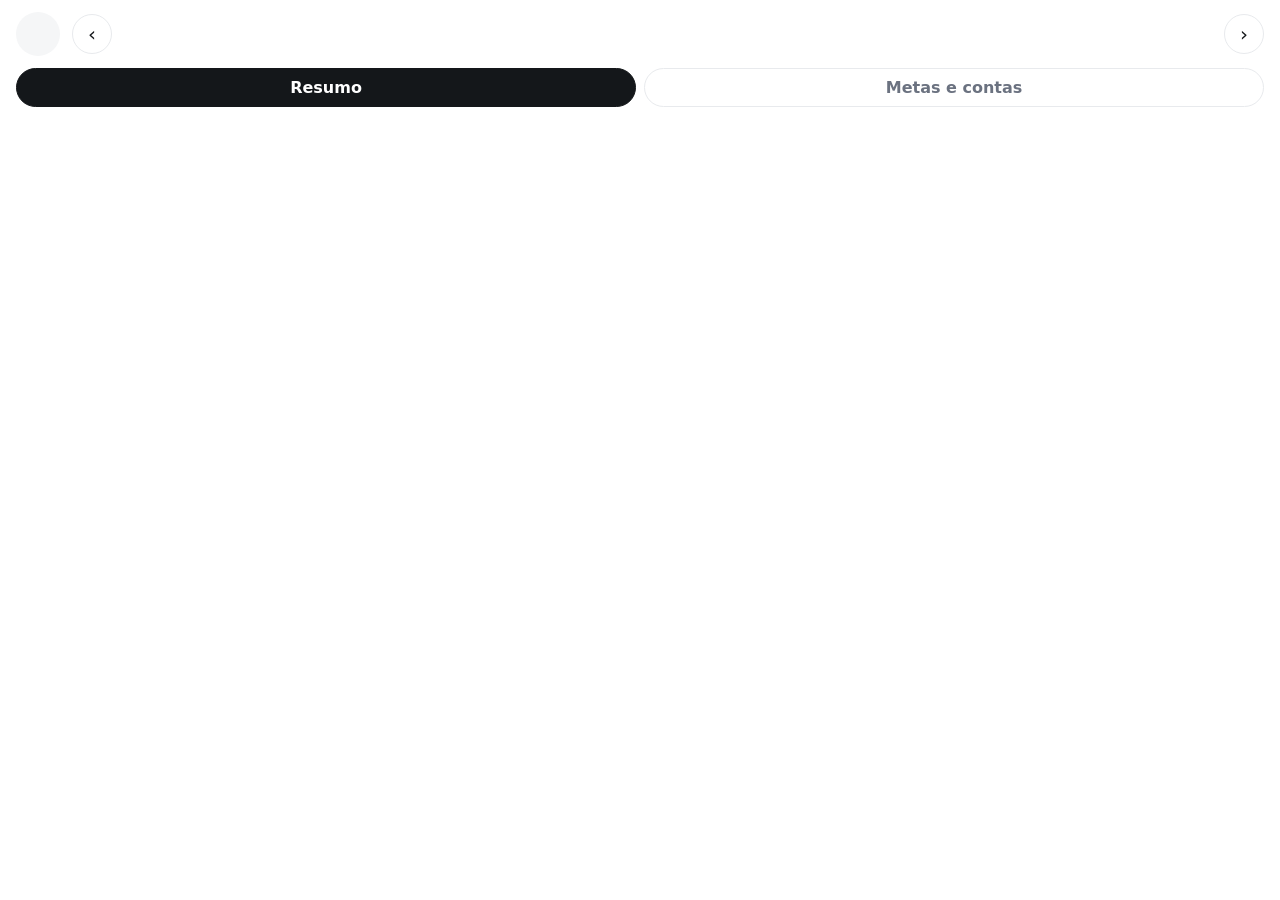
==== index.html @ df838db3 "Add initial HTML structure for finance app" ====
<!DOCTYPE html>
<html lang="pt-BR">
<head>
<meta charset="utf-8">
<meta name="viewport" content="width=device-width, initial-scale=1, viewport-fit=cover">
<title>Minhas finanças</title>
<style>
:root{--bg:#fff;--ink:#14171a;--mute:#6b7280;--line:#e8eaed;--card:#f5f6f7;--green:#1e9e5a;--red:#d93b3b;--dark:#14171a;--darkink:#fff;box-sizing:border-box;padding-top:env(safe-area-inset-top,0px);padding-bottom:env(safe-area-inset-bottom,0px)}
:root{color-scheme:light}
*{box-sizing:border-box}
html,body{height:100%;margin:0}
body{background:var(--bg);color:var(--ink);font-family:system-ui,-apple-system,"Segoe UI",Roboto,sans-serif;display:flex;flex-direction:column;-webkit-tap-highlight-color:transparent}
button{font:inherit;color:inherit;cursor:pointer}
header{display:flex;align-items:center;gap:12px;padding:12px 16px 4px}
.av{width:44px;height:44px;border-radius:50%;border:0;background:var(--card) center/cover no-repeat;display:grid;place-items:center;flex:none;overflow:hidden}
.av svg{width:22px;height:22px;stroke:var(--mute)}
.mes{flex:1;display:flex;align-items:center;justify-content:space-between}
.mes b{font-size:18px;text-transform:capitalize}
.nav{width:40px;height:40px;border-radius:50%;border:1px solid var(--line);background:none;font-size:20px;line-height:1}
.tabs{display:flex;gap:8px;padding:8px 16px}
.tab{flex:1;padding:9px;border-radius:999px;border:1px solid var(--line);background:none;font-weight:600;color:var(--mute)}
.tab.on{background:var(--dark);color:var(--darkink);border-color:var(--dark)}
.pager{flex:1;min-height:0;display:flex;overflow-x:auto;scroll-snap-type:x mandatory;scrollbar-width:none}
.pager::-webkit-scrollbar{display:none}
.pg{flex:none;width:100%;scroll-snap-align:start;overflow-y:auto;padding:8px 16px 32px}
.alerta{background:#fff4d6;color:#5b4300;border-radius:12px;padding:10px 12px;margin-bottom:10px;font-size:14px;line-height:1.35}
.donut{position:relative;width:260px;max-width:100%;aspect-ratio:1;margin:8px auto 16px}
.donut svg{width:100%;height:100%;transform:rotate(-90deg)}
.centro{position:absolute;inset:0;display:grid;place-content:center;text-align:center;padding:0 40px}
.centro small{color:var(--mute);font-size:13px}
.centro b{font-weight:800;line-height:1.1;margin-top:2px}
.acoes{display:flex;gap:10px}
.b{flex:1;padding:16px 10px;border:0;border-radius:14px;font-weight:700;font-size:17px;color:#fff}
.b.g{background:var(--green)}.b.r{background:var(--red)}
.b.dark{background:var(--dark);color:var(--darkink)}
.b.ghost{background:var(--card);color:var(--ink)}
.leg{margin-top:20px}
.li{display:flex;align-items:center;gap:10px;padding:11px 0;border-bottom:1px solid var(--line)}
.dot{width:14px;height:14px;border-radius:50%;flex:none}
.li .n{flex:1}.li .v{font-weight:700;font-variant-numeric:tabular-nums}
.li .p{color:var(--mute);font-size:13px;width:40px;text-align:right}
.li.zero{opacity:.45}
h2{font-size:20px;margin:24px 0 8px;display:flex;align-items:center;justify-content:space-between}
h2:first-child{margin-top:8px}
h2 button{border:1px solid var(--line);background:none;border-radius:999px;padding:6px 12px;font-size:14px;font-weight:600}
.card{background:var(--card);border-radius:14px;padding:14px;margin-bottom:10px}
.top{display:flex;justify-content:space-between;align-items:baseline;gap:8px}
.top b{font-size:17px}
.big{font-size:26px;font-weight:800;font-variant-numeric:tabular-nums}
.bar{height:10px;border-radius:99px;background:var(--line);margin:10px 0;overflow:hidden}
.bar i{display:block;height:100%;background:var(--green);border-radius:99px}
.mini{display:flex;gap:8px;margin-top:8px}
.mini button{border:1px solid var(--line);background:none;border-radius:999px;padding:6px 12px;font-size:14px;font-weight:600}
.mini .x{color:var(--red)}
.mute{color:var(--mute);font-size:14px}
.resumo{display:grid;grid-template-columns:1fr 1fr;gap:10px}.resumo .big{font-size:20px;margin-top:2px}
.venc.atraso{color:var(--red);font-weight:700}
.paga{opacity:.5}
.tx{display:flex;align-items:center;gap:10px;padding:10px 0;border-bottom:1px solid var(--line)}
.tx .d{flex:1;min-width:0}.tx .d div{overflow:hidden;text-overflow:ellipsis;white-space:nowrap}
.tx .v{font-weight:700;font-variant-numeric:tabular-nums}
.tx .x{border:0;background:none;color:var(--mute);font-size:20px;padding:4px 8px}
.vazio{color:var(--mute);padding:8px 0}
.comp{font-size:20px;font-weight:700;line-height:1.3}
.ov{position:fixed;inset:0;background:rgba(0,0,0,.45);display:flex;align-items:flex-start;overflow-y:auto;z-index:20}
.sh{background:var(--bg);width:100%;border-radius:0 0 20px 20px;padding:calc(20px + env(safe-area-inset-top,0px)) 16px 20px}
.sh h3{margin:0 0 12px;font-size:20px}
.sh label{display:block;font-size:14px;color:var(--mute);margin-bottom:12px}
.sh input,.sh select{display:block;width:100%;margin-top:4px;padding:13px;font:inherit;font-size:17px;color:var(--ink);background:var(--card);border:1px solid var(--line);border-radius:12px}
.sh input.gr{font-size:34px;font-weight:800;color:#14171a;-webkit-text-fill-color:#14171a;background:#fff;border:2px solid var(--dark)}
.sh .row{display:flex;gap:10px;margin-top:6px}
.er{color:var(--red);font-size:14px;min-height:18px;margin:0 0 6px}
</style>
</head>
<body>
<header>
  <button class="av" id="av" aria-label="Trocar foto de perfil"></button>
  <div class="mes">
    <button class="nav" onclick="mudaMes(-1)" aria-label="Mês anterior">‹</button>
    <b id="mes"></b>
    <button class="nav" onclick="mudaMes(1)" aria-label="Próximo mês">›</button>
  </div>
</header>
<input type="file" id="file" accept="image/*" hidden>
<div class="tabs">
  <button class="tab on" id="t0" onclick="vai(0)">Resumo</button>
  <button class="tab" id="t1" onclick="vai(1)">Metas e contas</button>
</div>
<div class="pager" id="pager">
  <section class="pg" id="p1"></section>
  <section class="pg" id="p2"></section>
</div>
<script>
const CATS=[['alimentacao','Alimentação','#f28c28'],['transporte','Transporte','#2f7de1'],['moradia','Moradia','#8a5cf6'],['lazer','Lazer','#f2c230'],['saude','Saúde','#ec5c9e'],['outros','Outros','#9aa0a6']];
let S={tx:[],metas:[],contas:[],foto:''};
try{const r=localStorage.getItem('fin1');if(r)S=Object.assign(S,JSON.parse(r))}catch(e){}
const save=()=>{try{localStorage.setItem('fin1',JSON.stringify(S))}catch(e){}};
const $=id=>document.getElementById(id);
const brl=v=>v.toLocaleString('pt-BR',{style:'currency',currency:'BRL'});
const uid=()=>Math.random().toString(36).slice(2,9);
const esc=s=>String(s).replace(/[&<>"]/g,c=>({'&':'&amp;','<':'&lt;','>':'&gt;','"':'&quot;'}[c]));
const pad=n=>String(n).padStart(2,'0');
const isoLocal=d=>d.getFullYear()+'-'+pad(d.getMonth()+1)+'-'+pad(d.getDate());
const fmtD=s=>{const a=s.split('-');return a[2]+'/'+a[1]};
const hoje=new Date();
let cur={y:hoje.getFullYear(),m:hoje.getMonth()};
const noMes=(t,y,m)=>{const a=t.data.split('-');return +a[0]===y&&+a[1]-1===m};
const num=s=>{s=String(s).trim();if(!s)return NaN;return s.includes(',')?parseFloat(s.replace(/\./g,'').replace(',','.')):parseFloat(s)};
const soma=(y,m)=>{let r=0,d=0;S.tx.forEach(t=>{if(noMes(t,y,m)){t.tipo==='r'?r+=t.valor:d+=t.valor}});return{r,d}};

function mudaMes(n){const d=new Date(cur.y,cur.m+n,1);cur={y:d.getFullYear(),m:d.getMonth()};render()}
function vai(i){const p=$('pager');p.scrollTo({left:i*p.clientWidth,behavior:'smooth'})}
$('pager').addEventListener('scroll',()=>{const i=Math.round($('pager').scrollLeft/$('pager').clientWidth);$('t0').classList.toggle('on',i===0);$('t1').classList.toggle('on',i===1)});

function sheet(title,fields,ok,label){
  const o=document.createElement('div');o.className='ov';
  o.innerHTML='<div class="sh"><h3>'+title+'</h3>'+fields.map((f,i)=>'<label>'+f.l+(f.opts?'<select id="f'+i+'">'+f.opts.map(x=>'<option value="'+x[0]+'"'+(x[0]===f.v?' selected':'')+'>'+x[1]+'</option>').join('')+'</select>':'<input id="f'+i+'" class="'+(f.big?'gr':'')+'" type="'+(f.t||'text')+'" inputmode="'+(f.m||'text')+'" value="'+(f.v||'')+'" placeholder="'+(f.p||'')+'">')+'</label>').join('')+'<p class="er"></p><div class="row"><button class="b ghost" id="fc">Cancelar</button><button class="b dark" id="fs">'+(label||'Salvar')+'</button></div></div>';
  document.body.appendChild(o);
  const close=()=>o.remove();
  o.onclick=e=>{if(e.target===o)close()};
  o.querySelector('#fc').onclick=close;
  o.querySelector('#fs').onclick=()=>{const v=fields.map((f,i)=>o.querySelector('#f'+i).value);if(ok(v)===false){o.querySelector('.er').textContent='Confira os campos e tente de novo.'}else close()};
  const first=o.querySelector('input');if(first&&first.type!=='date')first.focus();
}

function addTx(tipo,pre){pre=pre||{};
  const d=(cur.y===hoje.getFullYear()&&cur.m===hoje.getMonth())?isoLocal(hoje):cur.y+'-'+pad(cur.m+1)+'-01';
  const f=[{l:'Valor (R$)',m:'decimal',p:'0,00',v:pre.v||'',big:true},{l:'Descrição',p:tipo==='r'?'Ex.: salário':'Ex.: almoço',v:esc(pre.d||'')}];
  if(tipo==='d')f.push({l:'Categoria',opts:CATS.map(c=>[c[0],c[1]]),v:pre.cat});
  f.push({l:'Data',t:'date',v:d});
  sheet(tipo==='r'?'Nova receita':'Nova despesa',f,v=>{
    const n=num(v[0]),dt=v[tipo==='d'?3:2];
    if(!(n>0)||!dt)return false;
    S.tx.push({id:uid(),tipo:tipo,valor:n,desc:v[1].trim(),cat:tipo==='d'?v[2]:'',dat
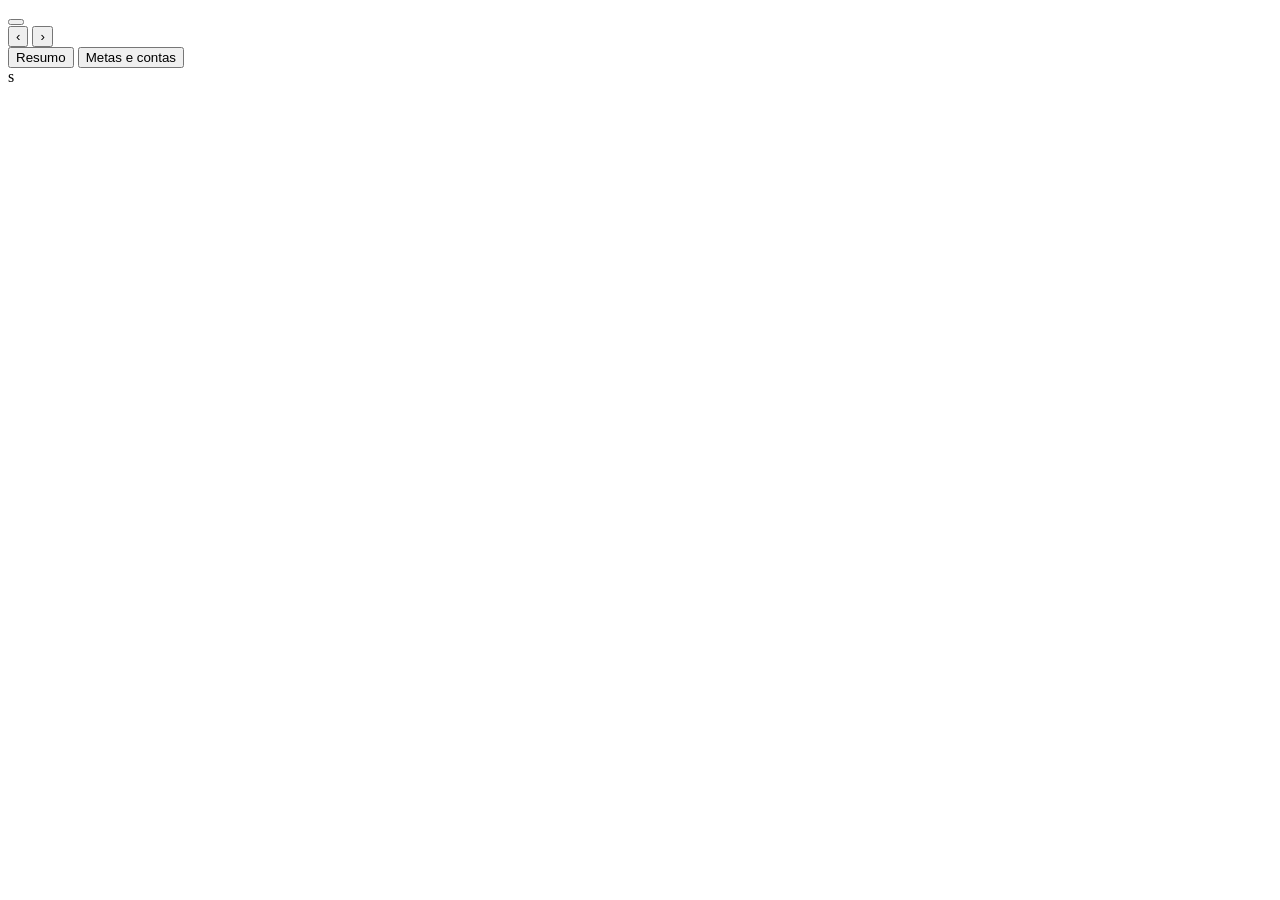
==== commit 5f4ee90f: "Refactor index.html to use external styles and scripts Removed inline styles and added external scri" ====
--- a/index.html
+++ b/index.html
@@ -4,73 +4,7 @@
 <meta charset="utf-8">
 <meta name="viewport" content="width=device-width, initial-scale=1, viewport-fit=cover">
 <title>Minhas finanças</title>
-<style>
-:root{--bg:#fff;--ink:#14171a;--mute:#6b7280;--line:#e8eaed;--card:#f5f6f7;--green:#1e9e5a;--red:#d93b3b;--dark:#14171a;--darkink:#fff;box-sizing:border-box;padding-top:env(safe-area-inset-top,0px);padding-bottom:env(safe-area-inset-bottom,0px)}
-:root{color-scheme:light}
-*{box-sizing:border-box}
-html,body{height:100%;margin:0}
-body{background:var(--bg);color:var(--ink);font-family:system-ui,-apple-system,"Segoe UI",Roboto,sans-serif;display:flex;flex-direction:column;-webkit-tap-highlight-color:transparent}
-button{font:inherit;color:inherit;cursor:pointer}
-header{display:flex;align-items:center;gap:12px;padding:12px 16px 4px}
-.av{width:44px;height:44px;border-radius:50%;border:0;background:var(--card) center/cover no-repeat;display:grid;place-items:center;flex:none;overflow:hidden}
-.av svg{width:22px;height:22px;stroke:var(--mute)}
-.mes{flex:1;display:flex;align-items:center;justify-content:space-between}
-.mes b{font-size:18px;text-transform:capitalize}
-.nav{width:40px;height:40px;border-radius:50%;border:1px solid var(--line);background:none;font-size:20px;line-height:1}
-.tabs{display:flex;gap:8px;padding:8px 16px}
-.tab{flex:1;padding:9px;border-radius:999px;border:1px solid var(--line);background:none;font-weight:600;color:var(--mute)}
-.tab.on{background:var(--dark);color:var(--darkink);border-color:var(--dark)}
-.pager{flex:1;min-height:0;display:flex;overflow-x:auto;scroll-snap-type:x mandatory;scrollbar-width:none}
-.pager::-webkit-scrollbar{display:none}
-.pg{flex:none;width:100%;scroll-snap-align:start;overflow-y:auto;padding:8px 16px 32px}
-.alerta{background:#fff4d6;color:#5b4300;border-radius:12px;padding:10px 12px;margin-bottom:10px;font-size:14px;line-height:1.35}
-.donut{position:relative;width:260px;max-width:100%;aspect-ratio:1;margin:8px auto 16px}
-.donut svg{width:100%;height:100%;transform:rotate(-90deg)}
-.centro{position:absolute;inset:0;display:grid;place-content:center;text-align:center;padding:0 40px}
-.centro small{color:var(--mute);font-size:13px}
-.centro b{font-weight:800;line-height:1.1;margin-top:2px}
-.acoes{display:flex;gap:10px}
-.b{flex:1;padding:16px 10px;border:0;border-radius:14px;font-weight:700;font-size:17px;color:#fff}
-.b.g{background:var(--green)}.b.r{background:var(--red)}
-.b.dark{background:var(--dark);color:var(--darkink)}
-.b.ghost{background:var(--card);color:var(--ink)}
-.leg{margin-top:20px}
-.li{display:flex;align-items:center;gap:10px;padding:11px 0;border-bottom:1px solid var(--line)}
-.dot{width:14px;height:14px;border-radius:50%;flex:none}
-.li .n{flex:1}.li .v{font-weight:700;font-variant-numeric:tabular-nums}
-.li .p{color:var(--mute);font-size:13px;width:40px;text-align:right}
-.li.zero{opacity:.45}
-h2{font-size:20px;margin:24px 0 8px;display:flex;align-items:center;justify-content:space-between}
-h2:first-child{margin-top:8px}
-h2 button{border:1px solid var(--line);background:none;border-radius:999px;padding:6px 12px;font-size:14px;font-weight:600}
-.card{background:var(--card);border-radius:14px;padding:14px;margin-bottom:10px}
-.top{display:flex;justify-content:space-between;align-items:baseline;gap:8px}
-.top b{font-size:17px}
-.big{font-size:26px;font-weight:800;font-variant-numeric:tabular-nums}
-.bar{height:10px;border-radius:99px;background:var(--line);margin:10px 0;overflow:hidden}
-.bar i{display:block;height:100%;background:var(--green);border-radius:99px}
-.mini{display:flex;gap:8px;margin-top:8px}
-.mini button{border:1px solid var(--line);background:none;border-radius:999px;padding:6px 12px;font-size:14px;font-weight:600}
-.mini .x{color:var(--red)}
-.mute{color:var(--mute);font-size:14px}
-.resumo{display:grid;grid-template-columns:1fr 1fr;gap:10px}.resumo .big{font-size:20px;margin-top:2px}
-.venc.atraso{color:var(--red);font-weight:700}
-.paga{opacity:.5}
-.tx{display:flex;align-items:center;gap:10px;padding:10px 0;border-bottom:1px solid var(--line)}
-.tx .d{flex:1;min-width:0}.tx .d div{overflow:hidden;text-overflow:ellipsis;white-space:nowrap}
-.tx .v{font-weight:700;font-variant-numeric:tabular-nums}
-.tx .x{border:0;background:none;color:var(--mute);font-size:20px;padding:4px 8px}
-.vazio{color:var(--mute);padding:8px 0}
-.comp{font-size:20px;font-weight:700;line-height:1.3}
-.ov{position:fixed;inset:0;background:rgba(0,0,0,.45);display:flex;align-items:flex-start;overflow-y:auto;z-index:20}
-.sh{background:var(--bg);width:100%;border-radius:0 0 20px 20px;padding:calc(20px + env(safe-area-inset-top,0px)) 16px 20px}
-.sh h3{margin:0 0 12px;font-size:20px}
-.sh label{display:block;font-size:14px;color:var(--mute);margin-bottom:12px}
-.sh input,.sh select{display:block;width:100%;margin-top:4px;padding:13px;font:inherit;font-size:17px;color:var(--ink);background:var(--card);border:1px solid var(--line);border-radius:12px}
-.sh input.gr{font-size:34px;font-weight:800;color:#14171a;-webkit-text-fill-color:#14171a;background:#fff;border:2px solid var(--dark)}
-.sh .row{display:flex;gap:10px;margin-top:6px}
-.er{color:var(--red);font-size:14px;min-height:18px;margin:0 0 6px}
-</style>
+<link rel="stylesheet" href="style.css">
 </head>
 <body>
 <header>
@@ -90,45 +24,7 @@
   <section class="pg" id="p1"></section>
   <section class="pg" id="p2"></section>
 </div>
-<script>
-const CATS=[['alimentacao','Alimentação','#f28c28'],['transporte','Transporte','#2f7de1'],['moradia','Moradia','#8a5cf6'],['lazer','Lazer','#f2c230'],['saude','Saúde','#ec5c9e'],['outros','Outros','#9aa0a6']];
-let S={tx:[],metas:[],contas:[],foto:''};
-try{const r=localStorage.getItem('fin1');if(r)S=Object.assign(S,JSON.parse(r))}catch(e){}
-const save=()=>{try{localStorage.setItem('fin1',JSON.stringify(S))}catch(e){}};
-const $=id=>document.getElementById(id);
-const brl=v=>v.toLocaleString('pt-BR',{style:'currency',currency:'BRL'});
-const uid=()=>Math.random().toString(36).slice(2,9);
-const esc=s=>String(s).replace(/[&<>"]/g,c=>({'&':'&amp;','<':'&lt;','>':'&gt;','"':'&quot;'}[c]));
-const pad=n=>String(n).padStart(2,'0');
-const isoLocal=d=>d.getFullYear()+'-'+pad(d.getMonth()+1)+'-'+pad(d.getDate());
-const fmtD=s=>{const a=s.split('-');return a[2]+'/'+a[1]};
-const hoje=new Date();
-let cur={y:hoje.getFullYear(),m:hoje.getMonth()};
-const noMes=(t,y,m)=>{const a=t.data.split('-');return +a[0]===y&&+a[1]-1===m};
-const num=s=>{s=String(s).trim();if(!s)return NaN;return s.includes(',')?parseFloat(s.replace(/\./g,'').replace(',','.')):parseFloat(s)};
-const soma=(y,m)=>{let r=0,d=0;S.tx.forEach(t=>{if(noMes(t,y,m)){t.tipo==='r'?r+=t.valor:d+=t.valor}});return{r,d}};
-
-function mudaMes(n){const d=new Date(cur.y,cur.m+n,1);cur={y:d.getFullYear(),m:d.getMonth()};render()}
-function vai(i){const p=$('pager');p.scrollTo({left:i*p.clientWidth,behavior:'smooth'})}
-$('pager').addEventListener('scroll',()=>{const i=Math.round($('pager').scrollLeft/$('pager').clientWidth);$('t0').classList.toggle('on',i===0);$('t1').classList.toggle('on',i===1)});
-
-function sheet(title,fields,ok,label){
-  const o=document.createElement('div');o.className='ov';
-  o.innerHTML='<div class="sh"><h3>'+title+'</h3>'+fields.map((f,i)=>'<label>'+f.l+(f.opts?'<select id="f'+i+'">'+f.opts.map(x=>'<option value="'+x[0]+'"'+(x[0]===f.v?' selected':'')+'>'+x[1]+'</option>').join('')+'</select>':'<input id="f'+i+'" class="'+(f.big?'gr':'')+'" type="'+(f.t||'text')+'" inputmode="'+(f.m||'text')+'" value="'+(f.v||'')+'" placeholder="'+(f.p||'')+'">')+'</label>').join('')+'<p class="er"></p><div class="row"><button class="b ghost" id="fc">Cancelar</button><button class="b dark" id="fs">'+(label||'Salvar')+'</button></div></div>';
-  document.body.appendChild(o);
-  const close=()=>o.remove();
-  o.onclick=e=>{if(e.target===o)close()};
-  o.querySelector('#fc').onclick=close;
-  o.querySelector('#fs').onclick=()=>{const v=fields.map((f,i)=>o.querySelector('#f'+i).value);if(ok(v)===false){o.querySelector('.er').textContent='Confira os campos e tente de novo.'}else close()};
-  const first=o.querySelector('input');if(first&&first.type!=='date')first.focus();
-}
-
-function addTx(tipo,pre){pre=pre||{};
-  const d=(cur.y===hoje.getFullYear()&&cur.m===hoje.getMonth())?isoLocal(hoje):cur.y+'-'+pad(cur.m+1)+'-01';
-  const f=[{l:'Valor (R$)',m:'decimal',p:'0,00',v:pre.v||'',big:true},{l:'Descrição',p:tipo==='r'?'Ex.: salário':'Ex.: almoço',v:esc(pre.d||'')}];
-  if(tipo==='d')f.push({l:'Categoria',opts:CATS.map(c=>[c[0],c[1]]),v:pre.cat});
-  f.push({l:'Data',t:'date',v:d});
-  sheet(tipo==='r'?'Nova receita':'Nova despesa',f,v=>{
-    const n=num(v[0]),dt=v[tipo==='d'?3:2];
-    if(!(n>0)||!dt)return false;
-    S.tx.push({id:uid(),tipo:tipo,valor:n,desc:v[1].trim(),cat:tipo==='d'?v[2]:'',dat
+<script src="app1.js"></script>
+<script src="app2.js"></script>
+</body>
+</html>s
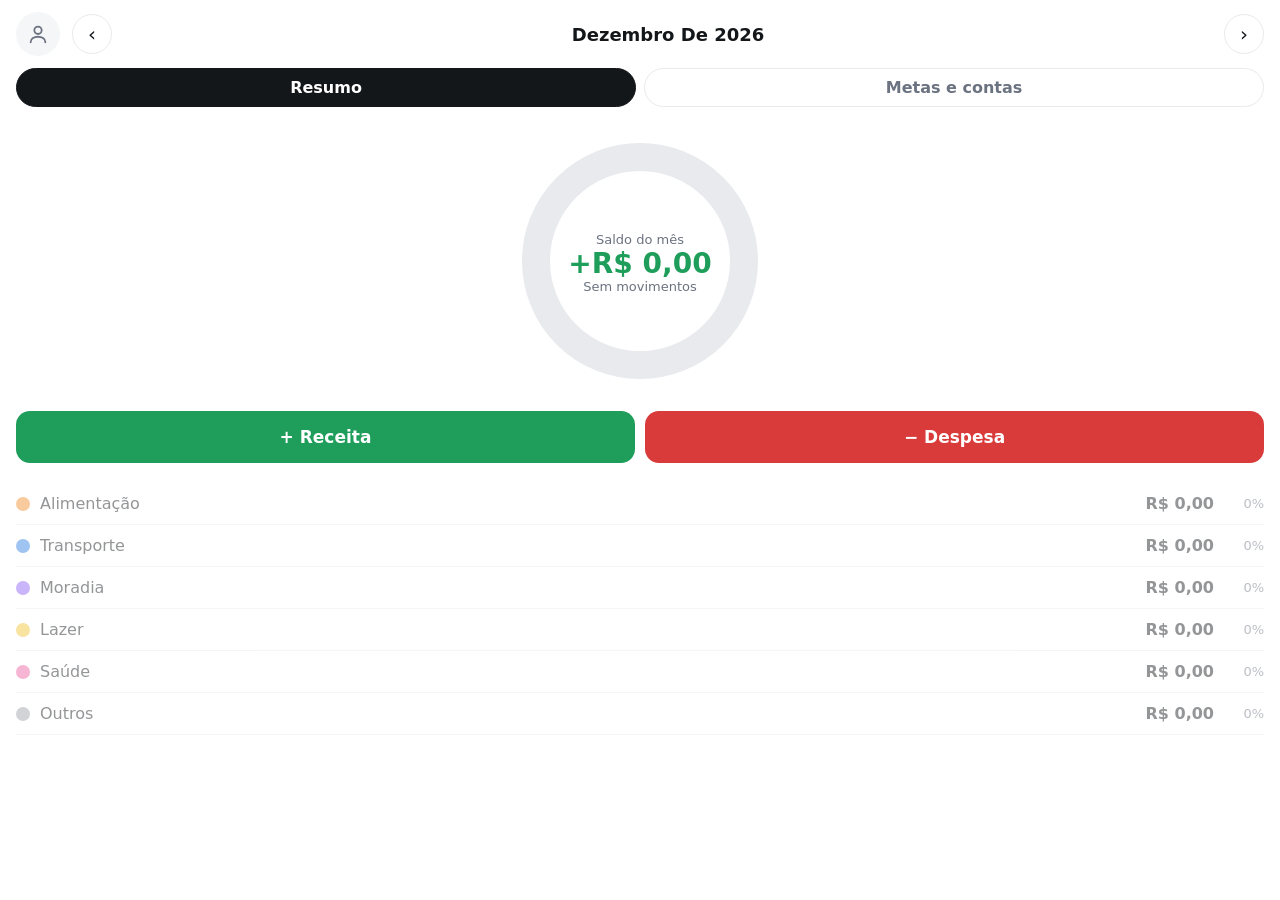
==== commit 1bb8b875: "Add files via upload" ====
--- a/index.html
+++ b/index.html
@@ -4,7 +4,72 @@
 <meta charset="utf-8">
 <meta name="viewport" content="width=device-width, initial-scale=1, viewport-fit=cover">
 <title>Minhas finanças</title>
-<link rel="stylesheet" href="style.css">
+<style>
+:root{--bg:#fff;--ink:#14171a;--mute:#6b7280;--line:#e8eaed;--card:#f5f6f7;--green:#1e9e5a;--red:#d93b3b;--dark:#14171a;--darkink:#fff;box-sizing:border-box;padding-top:env(safe-area-inset-top,0px);padding-bottom:env(safe-area-inset-bottom,0px)}
+:root{color-scheme:light}
+*{box-sizing:border-box}
+html,body{height:100%;margin:0}
+body{background:var(--bg);color:var(--ink);font-family:system-ui,-apple-system,"Segoe UI",Roboto,sans-serif;display:flex;flex-direction:column;-webkit-tap-highlight-color:transparent}
+button{font:inherit;color:inherit;cursor:pointer}
+header{display:flex;align-items:center;gap:12px;padding:12px 16px 4px}
+.av{width:44px;height:44px;border-radius:50%;border:0;background:var(--card) center/cover no-repeat;display:grid;place-items:center;flex:none;overflow:hidden}
+.av svg{width:22px;height:22px;stroke:var(--mute)}
+.mes{flex:1;display:flex;align-items:center;justify-content:space-between}
+.mes b{font-size:18px;text-transform:capitalize}
+.nav{width:40px;height:40px;border-radius:50%;border:1px solid var(--line);background:none;font-size:20px;line-height:1}
+.tabs{display:flex;gap:8px;padding:8px 16px}
+.tab{flex:1;padding:9px;border-radius:999px;border:1px solid var(--line);background:none;font-weight:600;color:var(--mute)}
+.tab.on{background:var(--dark);color:var(--darkink);border-color:var(--dark)}
+.pager{flex:1;min-height:0;display:flex;overflow-x:auto;scroll-snap-type:x mandatory;scrollbar-width:none}
+.pager::-webkit-scrollbar{display:none}
+.pg{flex:none;width:100%;scroll-snap-align:start;overflow-y:auto;padding:8px 16px 32px}
+.alerta{background:#fff4d6;color:#5b4300;border-radius:12px;padding:10px 12px;margin-bottom:10px;font-size:14px;line-height:1.35}
+.donut{position:relative;width:260px;max-width:100%;aspect-ratio:1;margin:8px auto 16px}
+.donut svg{width:100%;height:100%;transform:rotate(-90deg)}
+.centro{position:absolute;inset:0;display:grid;place-content:center;text-align:center;padding:0 40px}
+.centro small{color:var(--mute);font-size:13px}
+.centro b{font-weight:800;line-height:1.1;margin-top:2px}
+.acoes{display:flex;gap:10px}
+.b{flex:1;padding:16px 10px;border:0;border-radius:14px;font-weight:700;font-size:17px;color:#fff}
+.b.g{background:var(--green)}.b.r{background:var(--red)}
+.b.dark{background:var(--dark);color:var(--darkink)}
+.b.ghost{background:var(--card);color:var(--ink)}
+.leg{margin-top:20px}
+.li{display:flex;align-items:center;gap:10px;padding:11px 0;border-bottom:1px solid var(--line)}
+.dot{width:14px;height:14px;border-radius:50%;flex:none}
+.li .n{flex:1}.li .v{font-weight:700;font-variant-numeric:tabular-nums}
+.li .p{color:var(--mute);font-size:13px;width:40px;text-align:right}
+.li.zero{opacity:.45}
+h2{font-size:20px;margin:24px 0 8px;display:flex;align-items:center;justify-content:space-between}
+h2:first-child{margin-top:8px}
+h2 button{border:1px solid var(--line);background:none;border-radius:999px;padding:6px 12px;font-size:14px;font-weight:600}
+.card{background:var(--card);border-radius:14px;padding:14px;margin-bottom:10px}
+.top{display:flex;justify-content:space-between;align-items:baseline;gap:8px}
+.top b{font-size:17px}
+.big{font-size:26px;font-weight:800;font-variant-numeric:tabular-nums}
+.bar{height:10px;border-radius:99px;background:var(--line);margin:10px 0;overflow:hidden}
+.bar i{display:block;height:100%;background:var(--green);border-radius:99px}
+.mini{display:flex;flex-wrap:wrap;gap:8px;margin-top:8px}
+.mini button{border:1px solid var(--line);background:none;border-radius:999px;padding:6px 12px;font-size:14px;font-weight:600}
+.mini .x{color:var(--red)}
+.mute{color:var(--mute);font-size:14px}
+.resumo{display:grid;grid-template-columns:1fr 1fr;gap:10px}.resumo .big{font-size:20px;margin-top:2px}
+.venc.atraso{color:var(--red);font-weight:700}
+.paga{opacity:.5}
+.tx{display:flex;align-items:center;gap:10px;padding:10px 0;border-bottom:1px solid var(--line)}
+.tx .d{flex:1;min-width:0}.tx .d div{overflow:hidden;text-overflow:ellipsis;white-space:nowrap}
+.tx .v{font-weight:700;font-variant-numeric:tabular-nums}
+.tx .x{border:0;background:none;color:var(--mute);font-size:20px;padding:4px 8px}
+.vazio{color:var(--mute);padding:8px 0}
+.comp{font-size:20px;font-weight:700;line-height:1.3}
+.ov{position:fixed;inset:0;background:rgba(0,0,0,.45);display:flex;align-items:flex-end;z-index:20}
+.sh{background:var(--bg);width:100%;border-radius:20px 20px 0 0;padding:20px 16px calc(20px + env(safe-area-inset-bottom,0px))}
+.sh h3{margin:0 0 12px;font-size:20px}
+.sh label{display:block;font-size:14px;color:var(--mute);margin-bottom:12px}
+.sh input,.sh select{display:block;width:100%;margin-top:4px;padding:13px;font:inherit;font-size:17px;color:var(--ink);background:var(--card);border:1px solid var(--line);border-radius:12px}
+.sh .row{display:flex;gap:10px;margin-top:6px}
+.er{color:var(--red);font-size:14px;min-height:18px;margin:0 0 6px}
+</style>
 </head>
 <body>
 <header>
@@ -24,7 +89,128 @@
   <section class="pg" id="p1"></section>
   <section class="pg" id="p2"></section>
 </div>
-<script src="app1.js"></script>
-<script src="app2.js"></script>
+<script>
+const CATS=[['alimentacao','Alimentação','#f28c28'],['transporte','Transporte','#2f7de1'],['moradia','Moradia','#8a5cf6'],['lazer','Lazer','#f2c230'],['saude','Saúde','#ec5c9e'],['outros','Outros','#9aa0a6']];
+let S={tx:[],metas:[],contas:[],foto:''};
+try{const r=localStorage.getItem('fin1');if(r)S=Object.assign(S,JSON.parse(r))}catch(e){}
+const save=()=>{try{localStorage.setItem('fin1',JSON.stringify(S))}catch(e){}};
+const $=id=>document.getElementById(id);
+const brl=v=>v.toLocaleString('pt-BR',{style:'currency',currency:'BRL'});
+const uid=()=>Math.random().toString(36).slice(2,9);
+const esc=s=>String(s).replace(/[&<>"]/g,c=>({'&':'&amp;','<':'&lt;','>':'&gt;','"':'&quot;'}[c]));
+const pad=n=>String(n).padStart(2,'0');
+const isoLocal=d=>d.getFullYear()+'-'+pad(d.getMonth()+1)+'-'+pad(d.getDate());
+const fmtD=s=>{const a=s.split('-');return a[2]+'/'+a[1]};
+const hoje=new Date();
+let cur={y:hoje.getFullYear(),m:hoje.getMonth()};
+const noMes=(t,y,m)=>{const a=t.data.split('-');return +a[0]===y&&+a[1]-1===m};
+const num=s=>{s=String(s).trim();if(!s)return NaN;return s.includes(',')?parseFloat(s.replace(/\./g,'').replace(',','.')):parseFloat(s)};
+const soma=(y,m)=>{let r=0,d=0;S.tx.forEach(t=>{if(noMes(t,y,m)){t.tipo==='r'?r+=t.valor:d+=t.valor}});return{r,d}};
+
+function mudaMes(n){const d=new Date(cur.y,cur.m+n,1);cur={y:d.getFullYear(),m:d.getMonth()};render()}
+function vai(i){const p=$('pager');p.scrollTo({left:i*p.clientWidth,behavior:'smooth'})}
+$('pager').addEventListener('scroll',()=>{const i=Math.round($('pager').scrollLeft/$('pager').clientWidth);$('t0').classList.toggle('on',i===0);$('t1').classList.toggle('on',i===1)});
+
+function sheet(title,fields,ok,label){
+  const o=document.createElement('div');o.className='ov';
+  o.innerHTML='<div class="sh"><h3>'+title+'</h3>'+fields.map((f,i)=>'<label>'+f.l+(f.opts?'<select id="f'+i+'">'+f.opts.map(x=>'<option value="'+x[0]+'"'+(x[0]===f.v?' selected':'')+'>'+x[1]+'</option>').join('')+'</select>':'<input id="f'+i+'" type="'+(f.t||'text')+'" inputmode="'+(f.m||'text')+'" value="'+(f.v||'')+'" placeholder="'+(f.p||'')+'">')+'</label>').join('')+'<p class="er"></p><div class="row"><button class="b ghost" id="fc">Cancelar</button><button class="b dark" id="fs">'+(label||'Salvar')+'</button></div></div>';
+  document.body.appendChild(o);
+  const close=()=>o.remove();
+  o.onclick=e=>{if(e.target===o)close()};
+  o.querySelector('#fc').onclick=close;
+  o.querySelector('#fs').onclick=()=>{const v=fields.map((f,i)=>o.querySelector('#f'+i).value);if(ok(v)===false){o.querySelector('.er').textContent='Confira os campos e tente de novo.'}else close()};
+  const first=o.querySelector('input');if(first&&first.type!=='date')first.focus();
+}
+
+function addTx(tipo,pre){pre=pre||{};
+  const d=(cur.y===hoje.getFullYear()&&cur.m===hoje.getMonth())?isoLocal(hoje):cur.y+'-'+pad(cur.m+1)+'-01';
+  const f=[{l:'Valor (R$)',m:'decimal',p:'0,00',v:pre.v||''},{l:'Descrição',p:tipo==='r'?'Ex.: salário':'Ex.: almoço',v:esc(pre.d||'')}];
+  if(tipo==='d')f.push({l:'Categoria',opts:CATS.map(c=>[c[0],c[1]]),v:pre.cat});
+  f.push({l:'Data',t:'date',v:d});
+  sheet(tipo==='r'?'Nova receita':'Nova despesa',f,v=>{
+    const n=num(v[0]),dt=v[tipo==='d'?3:2];
+    if(!(n>0)||!dt)return false;
+    S.tx.push({id:uid(),tipo:tipo,valor:n,desc:v[1].trim(),cat:tipo==='d'?v[2]:'',data:dt});
+    const a=dt.split('-');cur={y:+a[0],m:+a[1]-1};save();render();
+  });
+}
+function addMeta(){sheet('Nova meta',[{l:'Objetivo',p:'Ex.: viagem'},{l:'Valor da meta (R$)',m:'decimal',p:'0,00'}],v=>{const n=num(v[1]);if(!v[0].trim()||!(n>0))return false;S.metas.push({id:uid(),nome:v[0].trim(),alvo:n,atual:0});save();render()})}
+function aporte(id,s){sheet(s<0?'Retirar valor':'Guardar valor',[{l:'Valor (R$)',m:'decimal',p:'0,00'}],v=>{const n=num(v[0]);if(!(n>0))return false;const m=S.metas.find(x=>x.id===id);const antes=m.atual;m.atual=Math.max(0,m.atual+s*n);if(antes<m.alvo&&m.atual>=m.alvo)notifica('Meta batida! 🎉',m.nome+': '+brl(m.alvo));save();render()},s<0?'Retirar':'Guardar')}
+function addConta(){sheet('Nova conta a pagar',[{l:'Nome',p:'Ex.: internet'},{l:'Valor (R$)',m:'decimal',p:'0,00'},{l:'Vencimento',t:'date',v:isoLocal(hoje)}],v=>{const n=num(v[1]);if(!v[0].trim()||!(n>0)||!v[2])return false;S.contas.push({id:uid(),nome:v[0].trim(),valor:n,venc:v[2],paga:false});save();render()})}
+function del(k,id){if(!confirm('Apagar este item?'))return;S[k]=S[k].filter(x=>x.id!==id);save();render()}
+function pagar(id){const c=S.contas.find(x=>x.id===id);if(c.paga){c.paga=false;c.pago=0}else{c.paga=true;c.pago=c.valor}save();render()}
+function pgto(id,add){const c=S.contas.find(x=>x.id===id);sheet(add?'Registrar pagamento':'Editar valor pago',[{l:add?'Valor pago agora (R$)':'Total já pago (R$)',m:'decimal',p:'0,00',v:add?'':String(c.pago||0).replace('.',',')}],v=>{const n=num(v[0]);if(add?!(n>0):!(n>=0))return false;c.pago=Math.min(c.valor,add?(c.pago||0)+n:n);c.paga=c.pago>=c.valor;save();render()},'Salvar')}
+
+const dias=s=>Math.round((new Date(s+'T00:00:00')-new Date(hoje.getFullYear(),hoje.getMonth(),hoje.getDate()))/864e5);
+function proximas(){return S.contas.filter(c=>!c.paga&&dias(c.venc)<=3).sort((a,b)=>a.venc<b.venc?-1:1)}
+function alerta(){
+  const l=proximas();if(!l.length)return'';
+  return'<div class="alerta">'+l.map(c=>{const d=dias(c.venc);return'<div><b>'+esc(c.nome)+'</b> '+brl(c.valor-(c.pago||0))+' — '+(d<0?'venceu em '+fmtD(c.venc):d===0?'vence hoje':d===1?'vence amanhã':'vence em '+d+' dias')+'</div>'}).join('')+'</div>';
+}
+function notifica(titulo,corpo){
+  try{
+    if(!('serviceWorker' in navigator)||Notification.permission!=='granted')return;
+    navigator.serviceWorker.ready.then(r=>r.showNotification(titulo,{body:corpo,tag:titulo}));
+  }catch(e){}
+}
+function ativaAvisos(){
+  try{Notification.requestPermission().then(p=>{if(p==='granted'){notifica('Avisos ativados','Você será avisado das contas perto de vencer.');avisa(true)}else alert('As notificações não foram liberadas neste navegador.')})}catch(e){alert('Este navegador não permite notificações.')}
+}
+function avisa(forca){
+  try{
+    const l=proximas(),h=isoLocal(hoje);
+    if(!l.length)return;
+    if(!forca&&localStorage.getItem('fin_aviso')===h)return;
+    localStorage.setItem('fin_aviso',h);
+    notifica('Conta perto de vencer',l.map(c=>c.nome+' ('+fmtD(c.venc)+') '+brl(c.valor-(c.pago||0))).join(', '));
+  }catch(e){}
+}
+
+function donut(cats,tot){
+  const R=104,C=2*Math.PI*R;let acc=0,s='<circle cx="130" cy="130" r="'+R+'" fill="none" stroke="var(--line)" stroke-width="28"/>';
+  if(tot.r>0||tot.d>0){const lr=(tot.r>0?Math.min(1,tot.d/tot.r):1)*C;s+='<circle cx="130" cy="130" r="'+R+'" fill="none" stroke="'+(tot.r>0?'var(--green)':'var(--red)')+'" stroke-width="28"/>';if(lr>0&&tot.r>0)s+='<circle cx="130" cy="130" r="'+R+'" fill="none" stroke="var(--red)" stroke-width="28" stroke-dasharray="'+lr+' '+(C-lr)+'"/>'}
+  return'<svg viewBox="0 0 260 260">'+s+'</svg>';
+}
+
+function render(){
+  const nome=new Date(cur.y,cur.m,1).toLocaleDateString('pt-BR',{month:'long',year:'numeric'});
+  $('mes').textContent=nome;
+  const tot=soma(cur.y,cur.m),saldo=tot.r-tot.d;
+  const cats=CATS.map(c=>({nome:c[1],cor:c[2],v:S.tx.filter(t=>t.tipo==='d'&&t.cat===c[0]&&noMes(t,cur.y,cur.m)).reduce((a,t)=>a+t.valor,0)}));
+  const txt=(saldo>=0?'+':'−')+brl(Math.abs(saldo));
+  const fs=txt.length>13?20:txt.length>10?24:28;
+  const gasto=tot.r>0?Math.round(Math.max(0,tot.r-tot.d)/tot.r*100)+'% do salário economizado':tot.d>0?'Sem receita no mês':'Sem movimentos';
+  $('p1').innerHTML=alerta()+
+    '<div class="donut">'+donut(cats,tot)+'<div class="centro"><small>Saldo do mês</small><b style="font-size:'+fs+'px;color:var(--'+(saldo>=0?'green':'red')+')">'+txt+'</b><small>'+gasto+'</small></div></div>'+
+    '<div class="acoes"><button class="b g" onclick="addTx(\'r\')">+ Receita</button><button class="b r" onclick="addTx(\'d\')">− Despesa</button></div>'+
+    '<div class="leg">'+cats.map(c=>'<div class="li'+(c.v?'':' zero')+'"><span class="dot" style="background:'+c.cor+'"></span><span class="n">'+c.nome+'</span><span class="v">'+brl(c.v)+'</span><span class="p">'+(tot.d?Math.round(c.v/tot.d*100):0)+'%</span></div>').join('')+'</div>';
+
+  const ant=new Date(cur.y,cur.m-1,1),pa=soma(ant.getFullYear(),ant.getMonth());
+  let comp;
+  if(!pa.d)comp=tot.d?'Sem gastos no mês anterior para comparar.':'Ainda sem gastos para comparar.';
+  else{const p=Math.round((tot.d-pa.d)/pa.d*100);comp=p===0?'Gastos iguais ao mês anterior.':'Você gastou '+Math.abs(p)+'% '+(p>0?'a mais':'a menos')+' que no mês anterior.'}
+  const hist=S.tx.filter(t=>noMes(t,cur.y,cur.m)).sort((a,b)=>a.data<b.data?1:-1).slice(0,20);
+  const metas=S.metas.map(m=>{const p=Math.min(100,Math.round(m.atual/m.alvo*100));return'<div class="card"><div class="top"><b>'+esc(m.nome)+'</b><span class="mute">'+p+'%</span></div><div class="big">'+brl(m.atual)+'</div><div class="mute">de '+brl(m.alvo)+' — '+(m.atual>=m.alvo?'meta concluída ✓':'faltam '+brl(m.alvo-m.atual))+'</div><div class="bar"><i style="width:'+p+'%"></i></div><div class="mini"><button onclick="aporte(\''+m.id+'\',1)">+ Guardar</button><button onclick="aporte(\''+m.id+'\',-1)">− Retirar</button><button class="x" onclick="del(\'metas\',\''+m.id+'\')">Apagar</button></div></div>'}).join('')||'<div class="vazio">Nenhuma meta ainda. Toque em Nova meta.</div>';
+  const contas=S.contas.slice().sort((a,b)=>a.venc<b.venc?-1:1).map(c=>{const d=dias(c.venc);return'<div class="card'+(c.paga?' paga':'')+'"><div class="top"><b>'+esc(c.nome)+'</b><span class="big" style="font-size:20px">'+brl(c.paga?c.valor:c.valor-(c.pago||0))+'</span></div>'+(c.paga||!(c.pago>0)?'':'<div class="mute">Falta pagar · Total '+brl(c.valor)+' · Pago '+brl(c.pago)+'</div>')+'<div class="mute venc'+(!c.paga&&d<0?' atraso':'')+'">'+(c.paga?'Paga':'Vence em '+fmtD(c.venc))+'</div><div class="mini">'+(c.paga?'':'<button onclick="pgto(\''+c.id+'\',1)">+ Pagamento</button><button onclick="pgto(\''+c.id+'\',0)">Editar pago</button>')+'<button onclick="pagar(\''+c.id+'\')">'+(c.paga?'Desfazer':'Marcar como paga')+'</button><button class="x" onclick="del(\'contas\',\''+c.id+'\')">Apagar</button></div></div>'}).join('')||'<div class="vazio">Nenhuma conta cadastrada.</div>';
+  $('p2').innerHTML=alerta()+
+    '<div class="resumo"><div class="card"><div class="mute">Entradas do mês</div><div class="big" style="color:var(--green)">+'+brl(tot.r)+'</div></div><div class="card"><div class="mute">Saídas do mês</div><div class="big" style="color:var(--red)">−'+brl(tot.d)+'</div></div></div>'+
+    '<h2>Metas <button onclick="addMeta()">Nova meta</button></h2>'+metas+
+    '<h2>Contas a pagar <button onclick="addConta()">Nova conta</button></h2>'+contas+
+    '<div class="mini" style="margin:0 0 8px"><button onclick="ativaAvisos()">Ativar avisos no celular</button></div>'+
+    '<h2>Mês a mês</h2><div class="card comp">'+comp+'</div>'+
+    '<h2>Últimas transações</h2>'+(hist.map(t=>{const c=CATS.find(x=>x[0]===t.cat);return'<div class="tx"><span class="dot" style="background:'+(t.tipo==='r'?'var(--green)':c?c[2]:'#9aa0a6')+'"></span><div class="d"><div>'+esc(t.desc||(t.tipo==='r'?'Receita':c?c[1]:'Despesa'))+'</div><div class="mute">'+fmtD(t.data)+(c?' · '+c[1]:'')+'</div></div><span class="v" style="color:var(--'+(t.tipo==='r'?'green':'red')+')">'+(t.tipo==='r'?'+':'−')+brl(t.valor)+'</span><button class="x" onclick="del(\'tx\',\''+t.id+'\')" aria-label="Apagar">×</button></div>'}).join('')||'<div class="vazio">Sem transações neste mês.</div>');
+  const av=$('av');
+  if(S.foto){av.style.backgroundImage='url('+S.foto+')';av.innerHTML=''}
+  else{av.style.backgroundImage='';av.innerHTML='<svg viewBox="0 0 24 24" fill="none" stroke-width="2" stroke-linecap="round"><circle cx="12" cy="8" r="4"/><path d="M4 21c0-4 4-6 8-6s8 2 8 6"/></svg>'}
+}
+$('av').onclick=()=>$('file').click();
+$('file').onchange=e=>{
+  const f=e.target.files[0];if(!f)return;
+  const img=new Image();
+  img.onload=()=>{const c=document.createElement('canvas');c.width=c.height=96;const s=Math.min(img.width,img.height);c.getContext('2d').drawImage(img,(img.width-s)/2,(img.height-s)/2,s,s,0,0,96,96);S.foto=c.toDataURL('image/jpeg',.8);save();render()};
+  img.src=URL.createObjectURL(f);
+};
+render();try{navigator.serviceWorker.register('sw.js')}catch(e){}avisa();
+</script>
 </body>
-</html>s
+</html>
